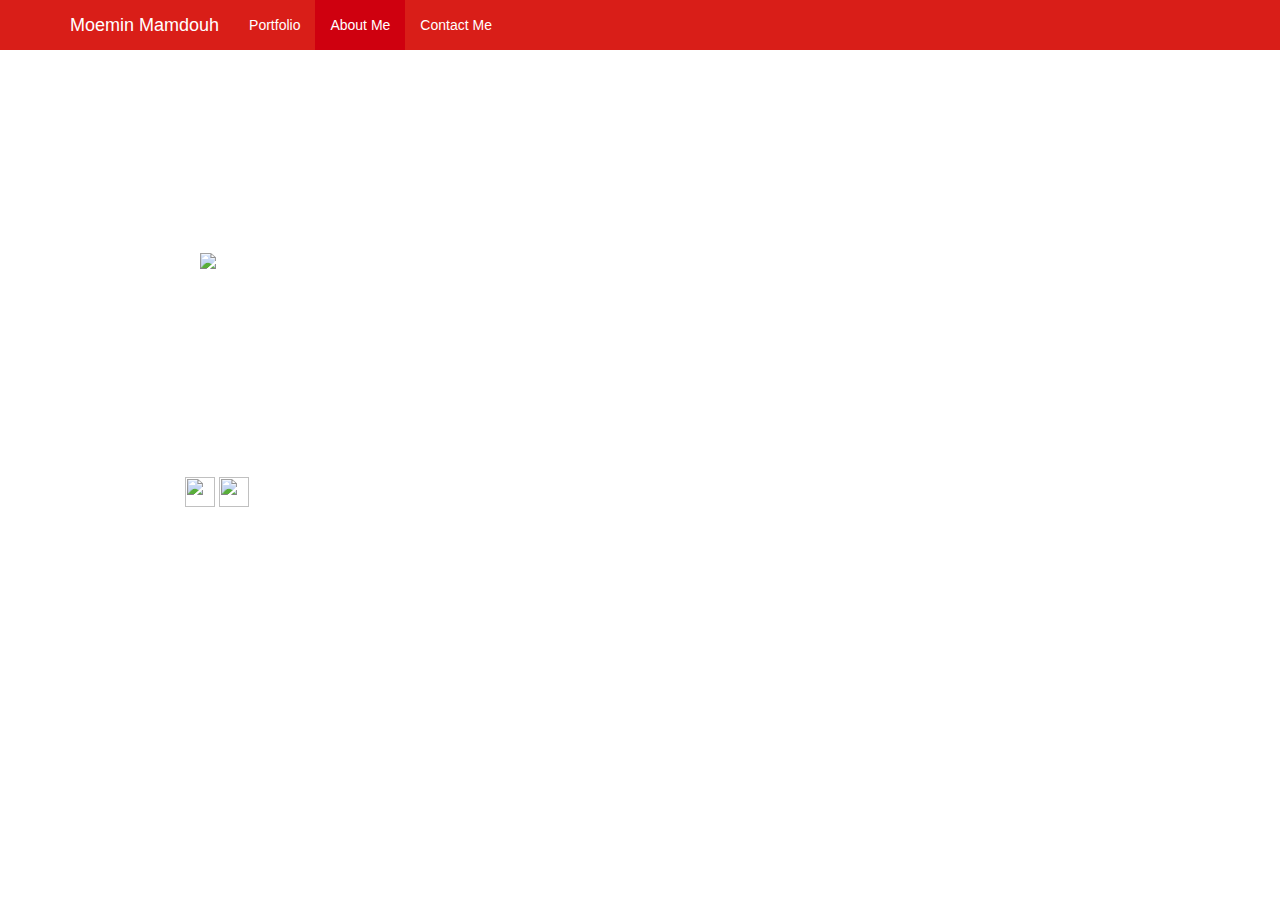
==== aboutme.html @ 471eac24 "Add files via upload" ====
<!DOCTYPE html>
<html>
<head> 
    <title> About Me </title>
    <link rel="stylesheet" type="text/css" href="aboutme.css">
    <link rel="stylesheet" type="text/css" href="bootstrap.css">
    <meta name="viewport" content="width=device-width, initial-scale=1.0">
    <link href="https://fonts.googleapis.com/css?family=Raleway:300,400,500,600,700" rel="stylesheet">
    <link href="https://fonts.googleapis.com/css?family=Noto+Sans:400,700" rel="stylesheet">
    <link rel="stylesheet" href="https://maxcdn.bootstrapcdn.com/bootstrap/3.3.7/css/bootstrap.min.css" integrity="sha384-BVYiiSIFeK1dGmJRAkycuHAHRg32OmUcww7on3RYdg4Va+PmSTsz/K68vbdEjh4u" crossorigin="anonymous">
    <link rel="icon" href="apple-icon.png">
    <link href="https://fonts.googleapis.com/css?family=Open+Sans:300,400,600,700,800" rel="stylesheet">
</head>
<body>
    <nav class="navbar navbar-default navbar-fixed-top">
  <div class="container">
    <!-- Brand and toggle get grouped for better mobile display -->
    <div class="navbar-header">
      <button type="button" class="navbar-toggle collapsed" data-toggle="collapse" data-target="#bs-example-navbar-collapse-1" aria-expanded="false">
        <span class="sr-only">Toggle navigation</span>
        <span class="icon-bar"></span>
        <span class="icon-bar"></span>
        <span class="icon-bar"></span>
      </button>
      <a class="navbar-brand" href="index.html">Moemin Mamdouh</a>
    </div>

    <!-- Collect the nav links, forms, and other content for toggling -->
    <div class="collapse navbar-collapse" id="bs-example-navbar-collapse-1">
      <ul class="nav navbar-nav">
        <li><a href="portfolio.html">Portfolio <span class="sr-only">(current)</span></a></li>
        <li class="active"><a href="#">About Me</a></li>
          <li><a href="#">Contact Me</a></li>
          </ul>
    </div><!-- /.navbar-collapse -->
  </div><!-- /.container-fluid -->
</nav>

<div class="row">
    <div class="col-lg-6"><img src="images/rightprof.png" class="mei"></div>    
    <div class="col-lg-6"><h1>HELLO.</h1></div>
<h2>I'm Moemin Mamdouh</h2>
<h3>graphic designer/ ui designer/ front-end developer</h3>
<p>I provide entrepeneurs and startups with the kick they need to help start their business. A business is nothing without a brand, and a brand requires a stable and responsive website. I will be providing designs in both Adobe Photoshop and Adobe XD as the first step to any projects, afterwards, I move on to coding the actual website using HTML, CSS, and Bootstrap.  </p>
    <div class="imgbtns">
    <a href="https://www.facebook.com/moemin.mamdouh.3"><img src="images/facebook.png" height="30px" width="30px" class="facebook"></a>
    <a href="https://www.behance.net/Muchkler"><img src="images/behance.png" height="30px" width="30px" class="behance">  </a>  
</div>   
</div>   


    
</body>
</html>
---- aboutme.css ----
body{
    background: url(images/tom-sini-710353-unsplash.jpg);
    background-position: center;
    background-attachment: fixed;
    background-size: cover; 
    background-repeat: no-repeat; 
    height: 100%; 
    
    
}
.leftside{
    font-family: 'Open Sans', sans-serif;
    color: white !important; 
    text-align: center; 
    padding: 350px; 
}

h1{
    font-weight: 600 !important; 
    color: white !important; 
    
}

h2{
    font-weight: 300 !important; 
    color: white !important;

    
}

h3{
    font-size: 13px !important; 
    margin-bottom: 20px !important; 

}

p{
    font-weight: 300 !important; 

}

.mei{ 

}

.row{
    padding-left: 200px;
    color: white; 
    padding-top: 250px;
    
}

.navbar-default{
    background-color: #D91E18 !important;
    border-style: none !important; 
}

.navbar-brand{
    color: white !important; 
}

.navbar-default .navbar-nav > li > a {
  color: white !important; 
}

.navbar-default .navbar-nav > .active > a,
.navbar-default .navbar-nav > .active > a:hover,
.navbar-default .navbar-nav > .active > a:focus {
  color: #555;
  background-color: #CF000F !important;
}

@media only screen and (max-width: 992px){
    .leftside{
        padding: 300px; 
    }
    
    
}



@media only screen and (max-width: 992px){
    .leftside{
        padding: 50px;
        padding-top: 200px;
    }
    
}
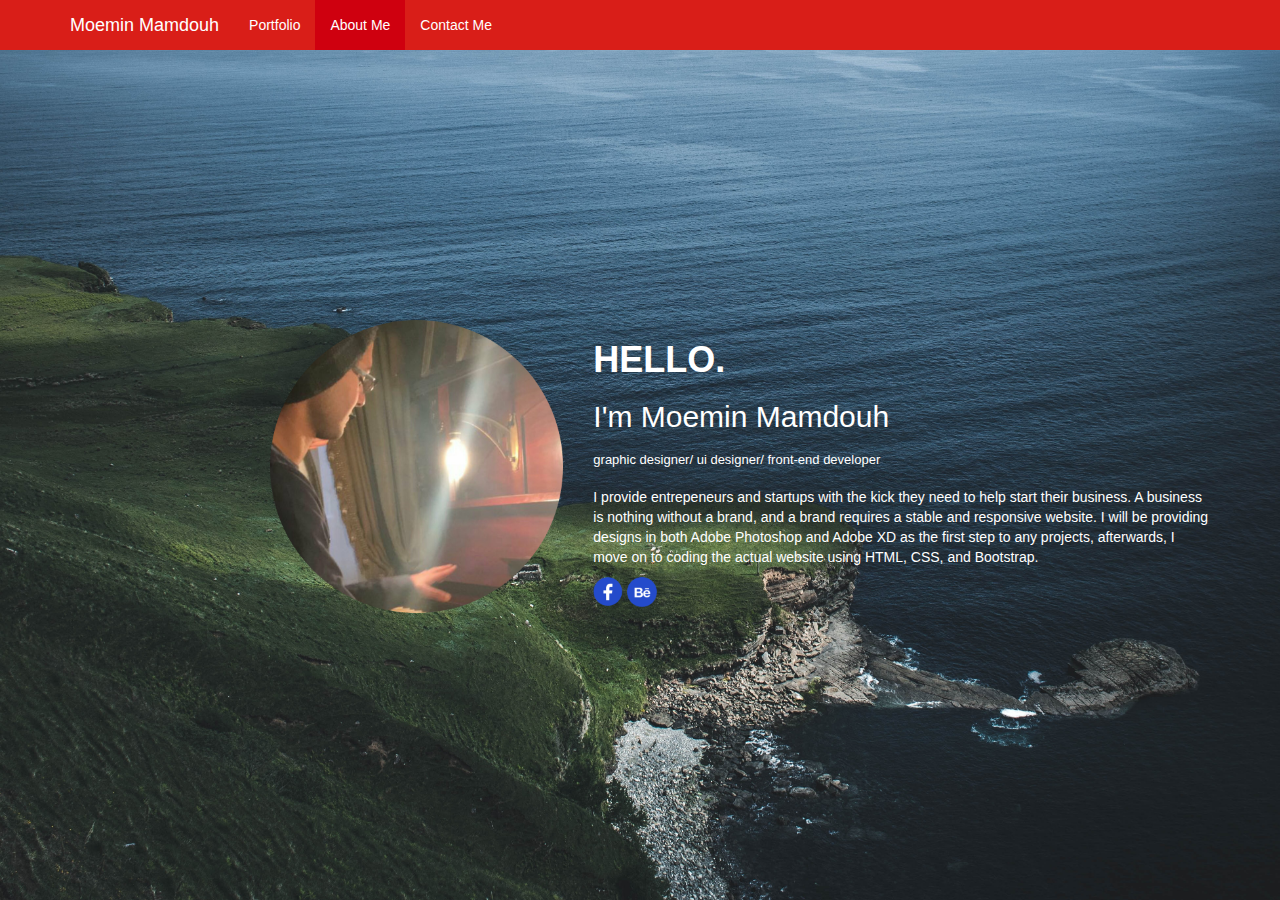
==== commit 7e5694d1: "Update aboutme.html" ====
--- a/aboutme.html
+++ b/aboutme.html
@@ -1,54 +1,79 @@
-<!DOCTYPE html>
+<!doctype html>
 <html>
-<head> 
+
+<head>
     <title> About Me </title>
-    <link rel="stylesheet" type="text/css" href="aboutme.css">
+    <link rel= "stylesheet" type="text/css" href="aboutme.css">
     <link rel="stylesheet" type="text/css" href="bootstrap.css">
     <meta name="viewport" content="width=device-width, initial-scale=1.0">
     <link href="https://fonts.googleapis.com/css?family=Raleway:300,400,500,600,700" rel="stylesheet">
     <link href="https://fonts.googleapis.com/css?family=Noto+Sans:400,700" rel="stylesheet">
-    <link rel="stylesheet" href="https://maxcdn.bootstrapcdn.com/bootstrap/3.3.7/css/bootstrap.min.css" integrity="sha384-BVYiiSIFeK1dGmJRAkycuHAHRg32OmUcww7on3RYdg4Va+PmSTsz/K68vbdEjh4u" crossorigin="anonymous">
+    <link rel="stylesheet" href="https://maxcdn.bootstrapcdn.com/bootstrap/3.3.7/css/bootstrap.min.css" integrity="sha384-BVYiiSIFeK1dGmJRAkycuHAHRg32OmUcww7on3RYdg4Va+PmSTsz/K68vbdEjh4u"
+        crossorigin="anonymous">
     <link rel="icon" href="apple-icon.png">
     <link href="https://fonts.googleapis.com/css?family=Open+Sans:300,400,600,700,800" rel="stylesheet">
 </head>
-<body>
+
+<body style="padding-top:70px;">
     <nav class="navbar navbar-default navbar-fixed-top">
-  <div class="container">
-    <!-- Brand and toggle get grouped for better mobile display -->
-    <div class="navbar-header">
-      <button type="button" class="navbar-toggle collapsed" data-toggle="collapse" data-target="#bs-example-navbar-collapse-1" aria-expanded="false">
-        <span class="sr-only">Toggle navigation</span>
-        <span class="icon-bar"></span>
-        <span class="icon-bar"></span>
-        <span class="icon-bar"></span>
-      </button>
-      <a class="navbar-brand" href="index.html">Moemin Mamdouh</a>
-    </div>
+        <div class="container">
+            <!-- Brand and toggle get grouped for better mobile display -->
+            <div class="navbar-header">
+                <button type="button" class="navbar-toggle collapsed" data-toggle="collapse" data-target="#bs-example-navbar-collapse-1"
+                    aria-expanded="false">
+                    <span class="sr-only">Toggle navigation</span>
+                    <span class="icon-bar"></span>
+                    <span class="icon-bar"></span>
+                    <span class="icon-bar"></span>
+                </button>
+                <a class="navbar-brand" href="index.html">Moemin Mamdouh</a>
+            </div>
 
-    <!-- Collect the nav links, forms, and other content for toggling -->
-    <div class="collapse navbar-collapse" id="bs-example-navbar-collapse-1">
-      <ul class="nav navbar-nav">
-        <li><a href="portfolio.html">Portfolio <span class="sr-only">(current)</span></a></li>
-        <li class="active"><a href="#">About Me</a></li>
-          <li><a href="#">Contact Me</a></li>
-          </ul>
-    </div><!-- /.navbar-collapse -->
-  </div><!-- /.container-fluid -->
-</nav>
-
-<div class="row">
-    <div class="col-lg-6"><img src="images/rightprof.png" class="mei"></div>    
-    <div class="col-lg-6"><h1>HELLO.</h1></div>
-<h2>I'm Moemin Mamdouh</h2>
-<h3>graphic designer/ ui designer/ front-end developer</h3>
-<p>I provide entrepeneurs and startups with the kick they need to help start their business. A business is nothing without a brand, and a brand requires a stable and responsive website. I will be providing designs in both Adobe Photoshop and Adobe XD as the first step to any projects, afterwards, I move on to coding the actual website using HTML, CSS, and Bootstrap.  </p>
-    <div class="imgbtns">
-    <a href="https://www.facebook.com/moemin.mamdouh.3"><img src="images/facebook.png" height="30px" width="30px" class="facebook"></a>
-    <a href="https://www.behance.net/Muchkler"><img src="images/behance.png" height="30px" width="30px" class="behance">  </a>  
-</div>   
-</div>   
+            <!-- Collect the nav links, forms, and other content for toggling -->
+            <div class="collapse navbar-collapse" id="bs-example-navbar-collapse-1">
+                <ul class="nav navbar-nav">
+                    <li>
+                        <a href="portfolio.html">Portfolio
+                            <span class="sr-only">(current)</span>
+                        </a>
+                    </li>
+                    <li class="active">
+                        <a href="#">About Me</a>
+                    </li>
+                    <li>
+                        <a href="#">Contact Me</a>
+                    </li>
+                </ul>
+            </div>
+            <!-- /.navbar-collapse -->
+        </div>
+        <!-- /.container-fluid -->
+    </nav>
 
 
-    
+
+    <div class="container">
+        <div class="row">
+            <div class="col-sm-4">
+                <img src="images/rightprof.png" class="img-responsive">
+            </div>
+            <div class="col-sm-8">
+                <h1>HELLO.</h1>
+                <h2>I'm Moemin Mamdouh</h2>
+                <h3>graphic designer/ ui designer/ front-end developer</h3>
+                <p>I provide entrepeneurs and startups with the kick they need to help start their business. A business is nothing
+                    without a brand, and a brand requires a stable and responsive website. I will be providing designs in
+                    both Adobe Photoshop and Adobe XD as the first step to any projects, afterwards, I move on to coding
+                    the actual website using HTML, CSS, and Bootstrap. </p>
+                <div class="imgbtns">
+                    <a href="https://www.facebook.com/moemin.mamdouh.3">
+                        <img src="images/facebook.png" height="30px" width="30px" class="facebook">
+                    </a>
+                    <a href="https://www.behance.net/Muchkler">
+                        <img src="images/behance.png" height="30px" width="30px" class="behance"> </a>
+                </div>
+            </div>
+        </div>
+    </div>
 </body>
-</html>+</html>
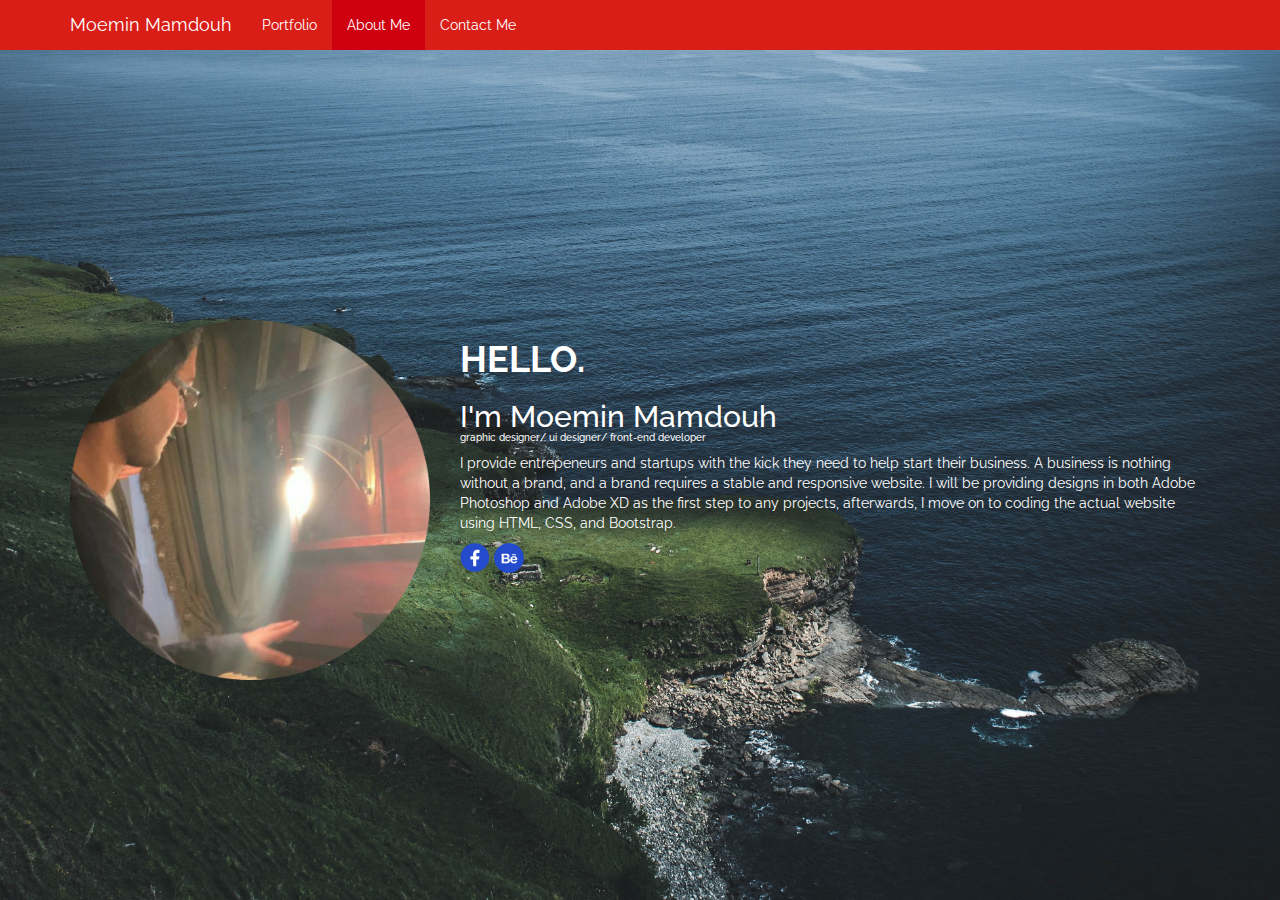
==== commit 88cc2e9d: "Update aboutme.html" ====
--- a/aboutme.html
+++ b/aboutme.html
@@ -75,5 +75,12 @@
             </div>
         </div>
     </div>
+    
+    <script
+  src="https://code.jquery.com/jquery-3.3.1.js"
+  integrity="sha256-2Kok7MbOyxpgUVvAk/HJ2jigOSYS2auK4Pfzbm7uH60="
+  crossorigin="anonymous">
+</script>
+<script src="https://maxcdn.bootstrapcdn.com/bootstrap/3.3.7/js/bootstrap.min.js" integrity="sha384-Tc5IQib027qvyjSMfHjOMaLkfuWVxZxUPnCJA7l2mCWNIpG9mGCD8wGNIcPD7Txa" crossorigin="anonymous"></script>
 </body>
 </html>
--- a/aboutme.css
+++ b/aboutme.css
@@ -5,54 +5,34 @@
     background-size: cover; 
     background-repeat: no-repeat; 
     height: 100%; 
+    font-family: 'Raleway', sans-serif !important;
     
-    
-}
-.leftside{
-    font-family: 'Open Sans', sans-serif;
-    color: white !important; 
-    text-align: center; 
-    padding: 350px; 
 }
 
 h1{
-    font-weight: 600 !important; 
-    color: white !important; 
-    
+    font-weight: 700 !important; 
+    font-family: 'Raleway', sans-serif !important; 
+}
+
+h3{
+    font-size: 10px !important; 
 }
 
 h2{
-    font-weight: 300 !important; 
-    color: white !important;
-
-    
+    height: 12px;
 }
-
-h3{
-    font-size: 13px !important; 
-    margin-bottom: 20px !important; 
-
-}
-
-p{
-    font-weight: 300 !important; 
-
-}
-
-.mei{ 
-
+.container{
+    color: white; 
 }
 
 .row{
-    padding-left: 200px;
-    color: white; 
     padding-top: 250px;
-    
 }
+
 
 .navbar-default{
     background-color: #D91E18 !important;
-    border-style: none !important; 
+    border-style: none !important;  
 }
 
 .navbar-brand{
@@ -70,20 +50,13 @@
   background-color: #CF000F !important;
 }
 
-@media only screen and (max-width: 992px){
-    .leftside{
-        padding: 300px; 
+@media only screen and (max-width: 1024px){
+    .container{    
+    text-align: center; 
     }
     
     
-}
+    }
 
 
 
-@media only screen and (max-width: 992px){
-    .leftside{
-        padding: 50px;
-        padding-top: 200px;
-    }
-    
-}